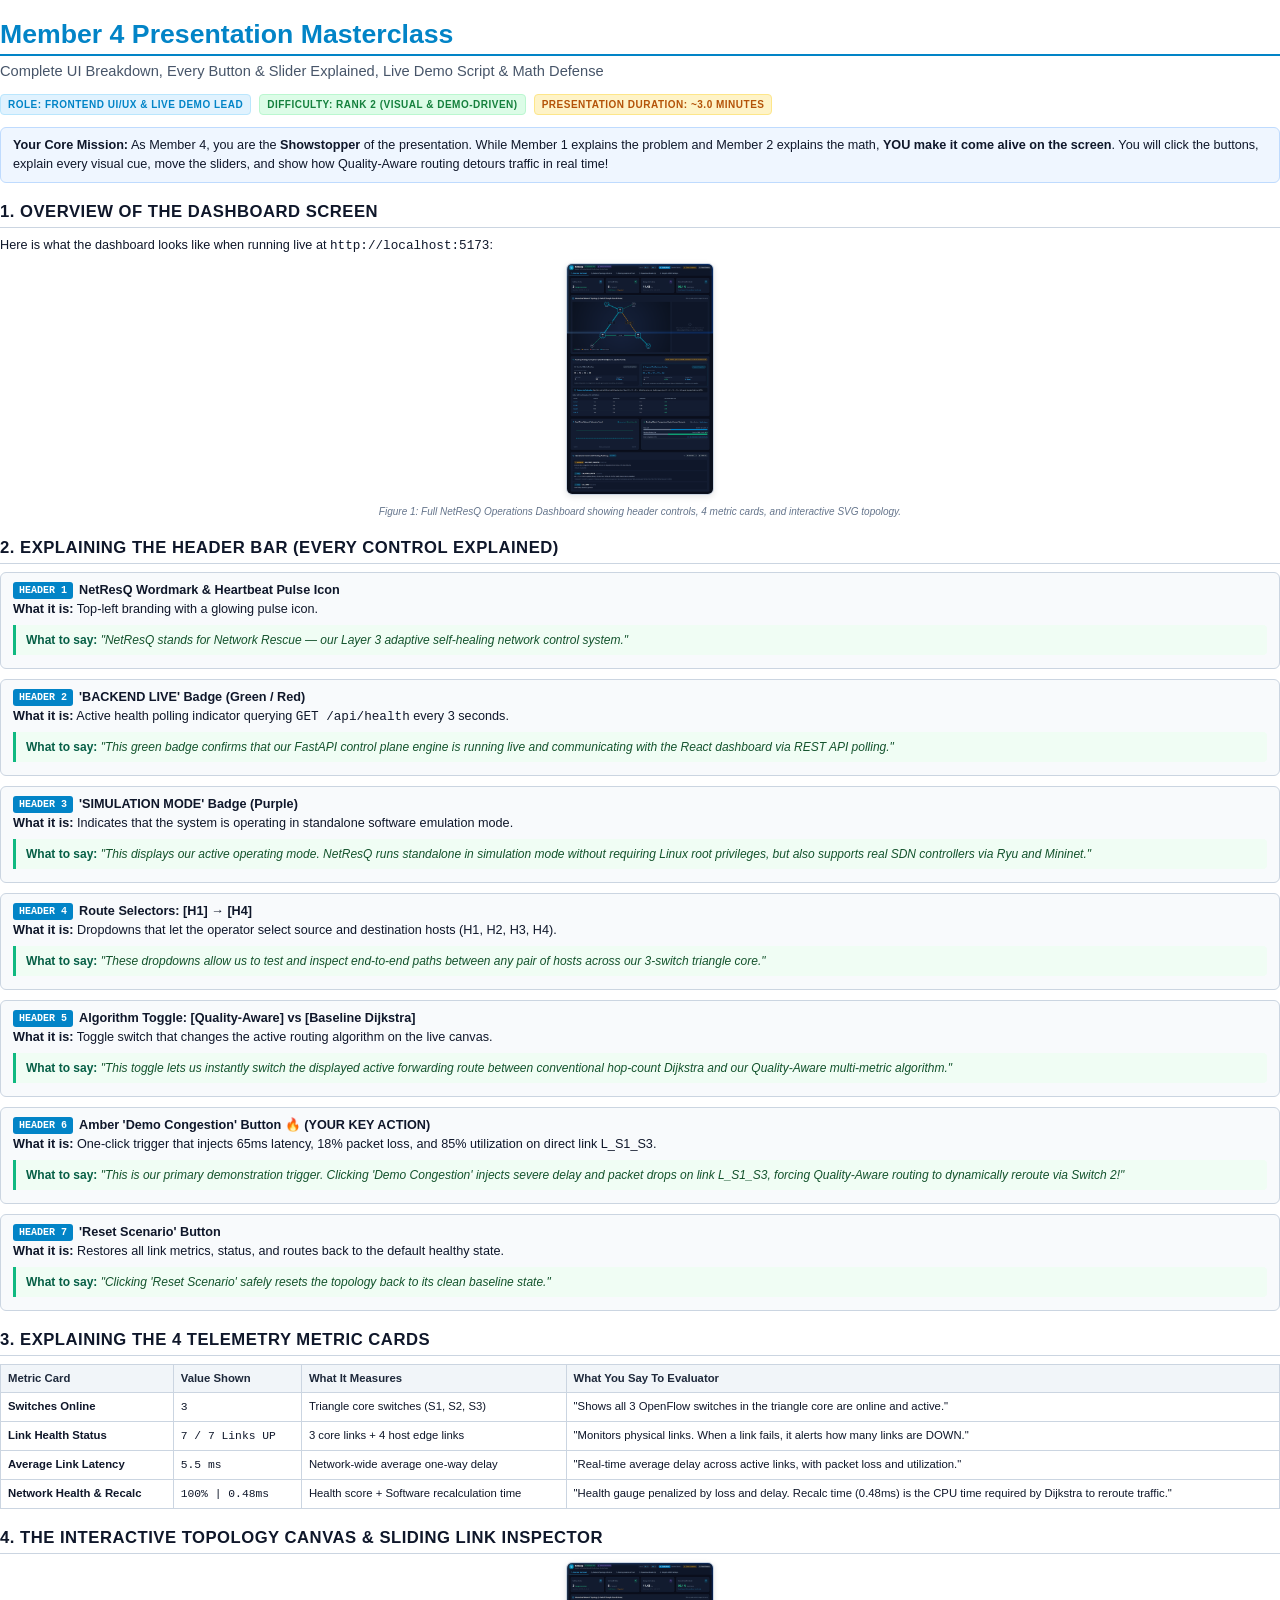
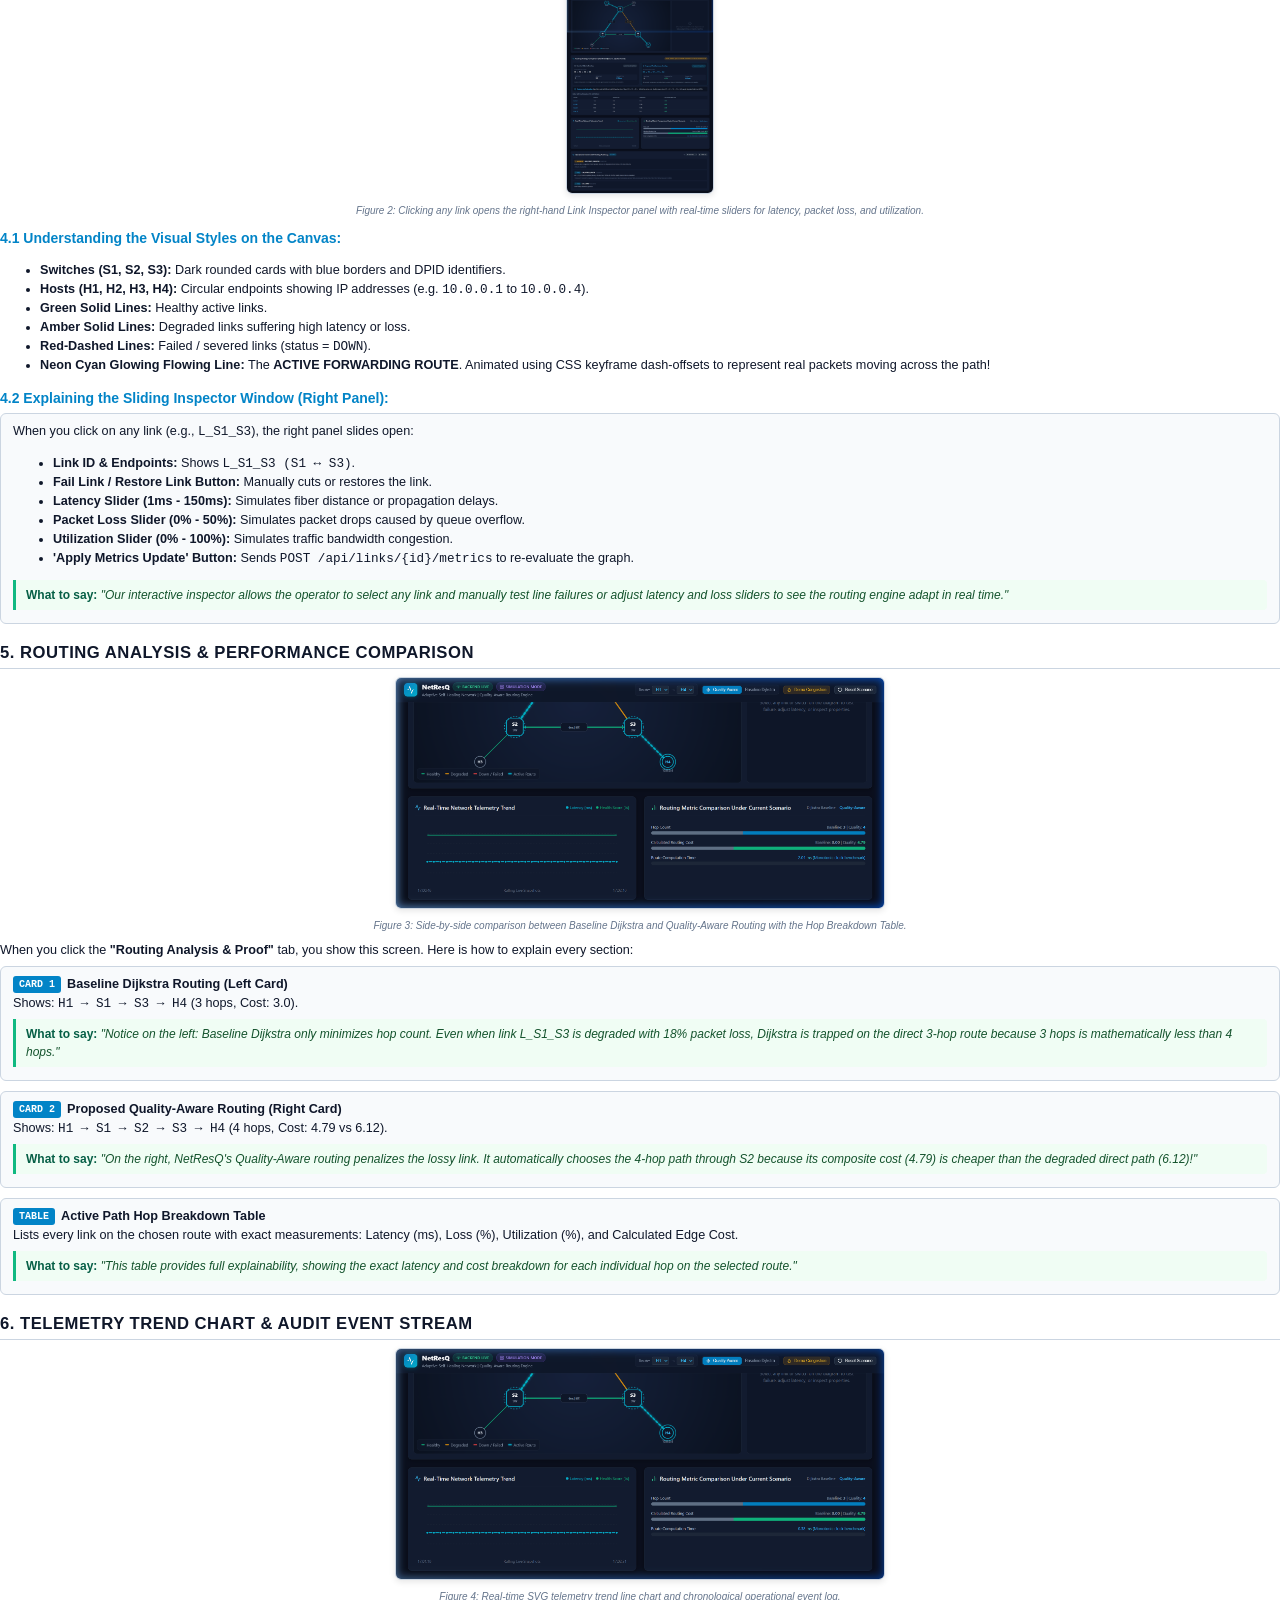
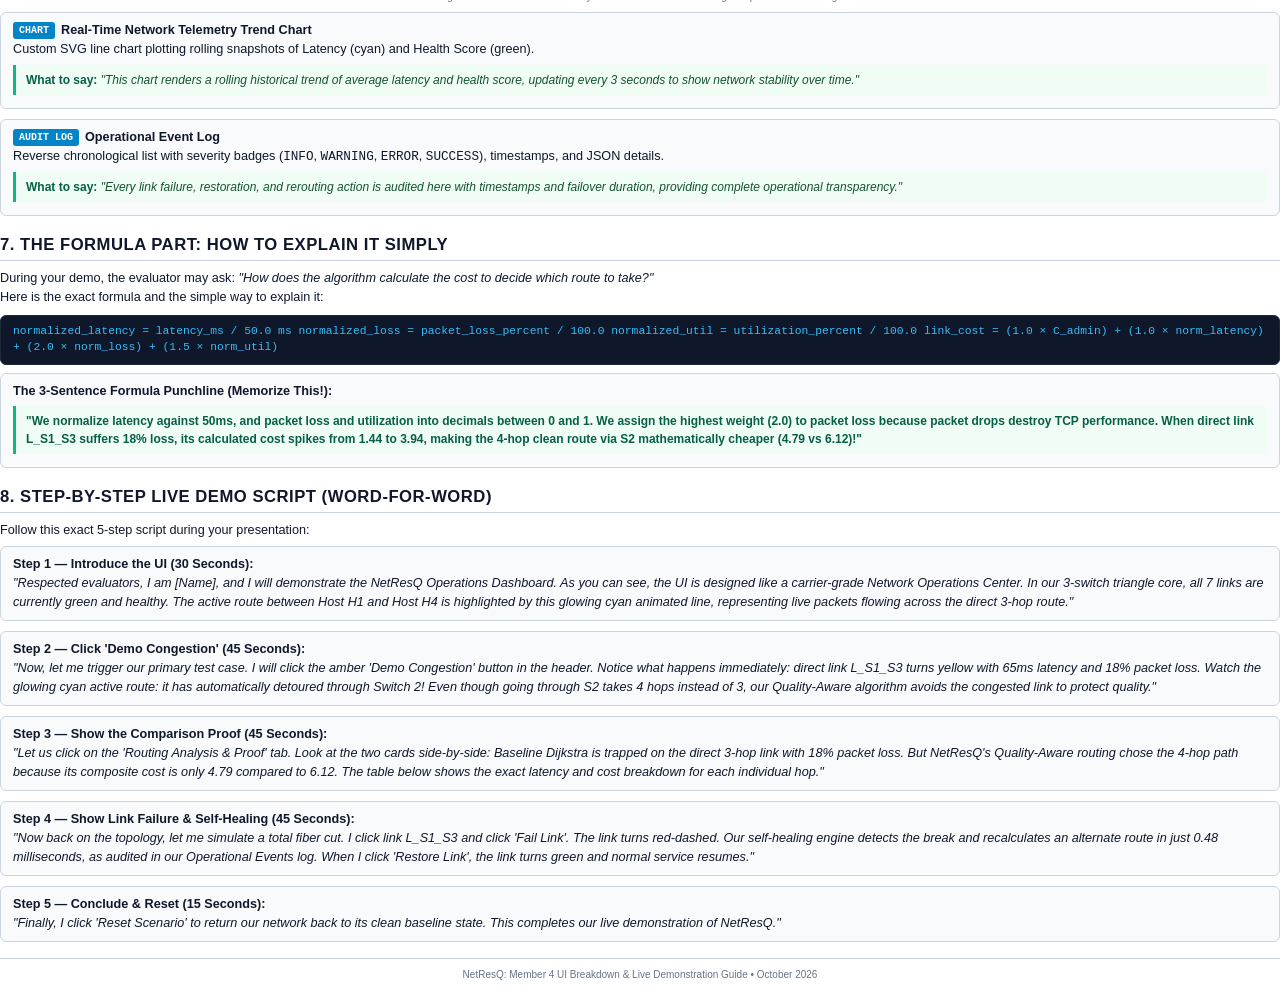
==== docs/Member4_UI_and_Demo_Masterclass.html @ 89719442 "docs: Add Member 4 complete UI walkthrough and live demo PDF guide" ====
<!DOCTYPE html>
<html lang="en">
<head>
  <meta charset="UTF-8">
  <title>NetResQ — Member 4 Complete UI & Live Demo Masterclass Guide</title>
  <style>
    @page {
      size: A4;
      margin: 14mm 14mm 16mm 14mm;
      @bottom-right {
        content: "Page " counter(page);
        font-size: 8pt;
        color: #64748b;
      }
    }

    body {
      font-family: -apple-system, BlinkMacSystemFont, "Segoe UI", Roboto, "Helvetica Neue", Arial, sans-serif;
      color: #0f172a;
      line-height: 1.5;
      font-size: 9.5pt;
      margin: 0;
      padding: 0;
      background: #ffffff;
    }

    h1, h2, h3, h4 {
      color: #0f2744;
      font-weight: 700;
      page-break-after: avoid;
    }

    h1 {
      font-size: 20pt;
      line-height: 1.2;
      margin-bottom: 4px;
      color: #0284c7;
      border-bottom: 2.5px solid #0284c7;
      padding-bottom: 4px;
    }

    .subtitle {
      font-size: 11pt;
      color: #475569;
      margin-top: 0;
      margin-bottom: 12px;
      font-weight: 500;
    }

    h2 {
      font-size: 12.5pt;
      border-bottom: 1px solid #cbd5e1;
      padding-bottom: 3px;
      margin-top: 16px;
      margin-bottom: 8px;
      color: #0f172a;
      text-transform: uppercase;
      letter-spacing: 0.5px;
    }

    h3 {
      font-size: 10.5pt;
      margin-top: 10px;
      margin-bottom: 4px;
      color: #0284c7;
    }

    p {
      margin-top: 0;
      margin-bottom: 6px;
      text-align: justify;
    }

    .badge-bar {
      display: flex;
      gap: 8px;
      margin-bottom: 12px;
    }

    .badge {
      display: inline-block;
      padding: 2px 7px;
      border-radius: 4px;
      font-size: 7.5pt;
      font-weight: 700;
      text-transform: uppercase;
      letter-spacing: 0.5px;
    }
    .badge-blue { background: #e0f2fe; color: #0284c7; border: 1px solid #bae6fd; }
    .badge-green { background: #dcfce7; color: #15803d; border: 1px solid #bbf7d0; }
    .badge-amber { background: #fef3c7; color: #b45309; border: 1px solid #fde68a; }

    .ui-element-card {
      border: 1px solid #cbd5e1;
      border-radius: 6px;
      padding: 8px 12px;
      margin-bottom: 10px;
      background: #f8fafc;
      page-break-inside: avoid;
    }

    .ui-element-title {
      font-weight: 700;
      color: #0f172a;
      font-size: 9.5pt;
      display: flex;
      align-items: center;
      gap: 6px;
    }

    .ui-tag {
      background: #0284c7;
      color: #fff;
      padding: 1px 6px;
      border-radius: 3px;
      font-size: 7.5pt;
      font-family: monospace;
    }

    .speech-box {
      background: #f0fdf4;
      border-left: 3px solid #10b981;
      padding: 6px 10px;
      margin: 5px 0;
      font-style: italic;
      color: #14532d;
      font-size: 9pt;
      border-radius: 0 4px 4px 0;
    }

    .speech-box strong {
      color: #065f46;
      font-style: normal;
    }

    .formula-box {
      background: #0f172a;
      color: #38bdf8;
      padding: 8px 12px;
      border-radius: 6px;
      font-family: "Consolas", monospace;
      font-size: 8.5pt;
      margin: 8px 0;
      line-height: 1.4;
      border: 1px solid #1e293b;
    }

    .img-container {
      margin: 8px 0;
      text-align: center;
      page-break-inside: avoid;
    }

    .img-container img {
      max-width: 100%;
      height: auto;
      border-radius: 6px;
      border: 1px solid #cbd5e1;
      box-shadow: 0 2px 6px rgba(0,0,0,0.1);
      max-height: 230px;
    }

    .img-caption {
      font-size: 7.5pt;
      color: #64748b;
      margin-top: 3px;
      font-style: italic;
    }

    .page-break {
      page-break-before: always;
    }

    table {
      width: 100%;
      border-collapse: collapse;
      margin: 8px 0;
      font-size: 8.5pt;
    }

    th, td {
      border: 1px solid #cbd5e1;
      padding: 5px 7px;
      text-align: left;
    }

    th {
      background-color: #f1f5f9;
      color: #1e293b;
      font-weight: 600;
    }
  </style>
</head>
<body>

  <!-- Title & Header -->
  <h1>Member 4 Presentation Masterclass</h1>
  <div class="subtitle">Complete UI Breakdown, Every Button & Slider Explained, Live Demo Script & Math Defense</div>

  <div class="badge-bar">
    <span class="badge badge-blue">Role: Frontend UI/UX & Live Demo Lead</span>
    <span class="badge badge-green">Difficulty: Rank 2 (Visual & Demo-Driven)</span>
    <span class="badge badge-amber">Presentation Duration: ~3.0 Minutes</span>
  </div>

  <div class="ui-element-card" style="background: #eff6ff; border-color: #bfdbfe;">
    <strong>Your Core Mission:</strong> As Member 4, you are the <strong>Showstopper</strong> of the presentation. While Member 1 explains the problem and Member 2 explains the math, <strong>YOU make it come alive on the screen</strong>. You will click the buttons, explain every visual cue, move the sliders, and show how Quality-Aware routing detours traffic in real time!
  </div>

  <!-- SECTION 1 -->
  <h2>1. Overview of the Dashboard Screen</h2>
  <p>Here is what the dashboard looks like when running live at <code>http://localhost:5173</code>:</p>

  <div class="img-container">
    <img src="images/dashboard_overview.png" alt="NetResQ Dashboard Overview">
    <div class="img-caption">Figure 1: Full NetResQ Operations Dashboard showing header controls, 4 metric cards, and interactive SVG topology.</div>
  </div>

  <!-- SECTION 2 -->
  <h2>2. Explaining the Header Bar (Every Control Explained)</h2>

  <div class="ui-element-card">
    <div class="ui-element-title"><span class="ui-tag">HEADER 1</span> NetResQ Wordmark & Heartbeat Pulse Icon</div>
    <p><strong>What it is:</strong> Top-left branding with a glowing pulse icon.</p>
    <div class="speech-box"><strong>What to say:</strong> "NetResQ stands for Network Rescue — our Layer 3 adaptive self-healing network control system."</div>
  </div>

  <div class="ui-element-card">
    <div class="ui-element-title"><span class="ui-tag">HEADER 2</span> 'BACKEND LIVE' Badge (Green / Red)</div>
    <p><strong>What it is:</strong> Active health polling indicator querying <code>GET /api/health</code> every 3 seconds.</p>
    <div class="speech-box"><strong>What to say:</strong> "This green badge confirms that our FastAPI control plane engine is running live and communicating with the React dashboard via REST API polling."</div>
  </div>

  <div class="ui-element-card">
    <div class="ui-element-title"><span class="ui-tag">HEADER 3</span> 'SIMULATION MODE' Badge (Purple)</div>
    <p><strong>What it is:</strong> Indicates that the system is operating in standalone software emulation mode.</p>
    <div class="speech-box"><strong>What to say:</strong> "This displays our active operating mode. NetResQ runs standalone in simulation mode without requiring Linux root privileges, but also supports real SDN controllers via Ryu and Mininet."</div>
  </div>

  <div class="ui-element-card">
    <div class="ui-element-title"><span class="ui-tag">HEADER 4</span> Route Selectors: [H1] &rarr; [H4]</div>
    <p><strong>What it is:</strong> Dropdowns that let the operator select source and destination hosts (H1, H2, H3, H4).</p>
    <div class="speech-box"><strong>What to say:</strong> "These dropdowns allow us to test and inspect end-to-end paths between any pair of hosts across our 3-switch triangle core."</div>
  </div>

  <div class="ui-element-card">
    <div class="ui-element-title"><span class="ui-tag">HEADER 5</span> Algorithm Toggle: [Quality-Aware] vs [Baseline Dijkstra]</div>
    <p><strong>What it is:</strong> Toggle switch that changes the active routing algorithm on the live canvas.</p>
    <div class="speech-box"><strong>What to say:</strong> "This toggle lets us instantly switch the displayed active forwarding route between conventional hop-count Dijkstra and our Quality-Aware multi-metric algorithm."</div>
  </div>

  <div class="ui-element-card">
    <div class="ui-element-title"><span class="ui-tag">HEADER 6</span> Amber 'Demo Congestion' Button 🔥 (YOUR KEY ACTION)</div>
    <p><strong>What it is:</strong> One-click trigger that injects 65ms latency, 18% packet loss, and 85% utilization on direct link L_S1_S3.</p>
    <div class="speech-box"><strong>What to say:</strong> "This is our primary demonstration trigger. Clicking 'Demo Congestion' injects severe delay and packet drops on link L_S1_S3, forcing Quality-Aware routing to dynamically reroute via Switch 2!"</div>
  </div>

  <div class="ui-element-card">
    <div class="ui-element-title"><span class="ui-tag">HEADER 7</span> 'Reset Scenario' Button</div>
    <p><strong>What it is:</strong> Restores all link metrics, status, and routes back to the default healthy state.</p>
    <div class="speech-box"><strong>What to say:</strong> "Clicking 'Reset Scenario' safely resets the topology back to its clean baseline state."</div>
  </div>

  <!-- PAGE BREAK -->
  <div class="page-break"></div>

  <!-- SECTION 3 -->
  <h2>3. Explaining the 4 Telemetry Metric Cards</h2>

  <table>
    <thead>
      <tr>
        <th>Metric Card</th>
        <th>Value Shown</th>
        <th>What It Measures</th>
        <th>What You Say To Evaluator</th>
      </tr>
    </thead>
    <tbody>
      <tr>
        <td><strong>Switches Online</strong></td>
        <td><code>3</code></td>
        <td>Triangle core switches (S1, S2, S3)</td>
        <td>"Shows all 3 OpenFlow switches in the triangle core are online and active."</td>
      </tr>
      <tr>
        <td><strong>Link Health Status</strong></td>
        <td><code>7 / 7 Links UP</code></td>
        <td>3 core links + 4 host edge links</td>
        <td>"Monitors physical links. When a link fails, it alerts how many links are DOWN."</td>
      </tr>
      <tr>
        <td><strong>Average Link Latency</strong></td>
        <td><code>5.5 ms</code></td>
        <td>Network-wide average one-way delay</td>
        <td>"Real-time average delay across active links, with packet loss and utilization."</td>
      </tr>
      <tr>
        <td><strong>Network Health & Recalc</strong></td>
        <td><code>100% | 0.48ms</code></td>
        <td>Health score + Software recalculation time</td>
        <td>"Health gauge penalized by loss and delay. Recalc time (0.48ms) is the CPU time required by Dijkstra to reroute traffic."</td>
      </tr>
    </tbody>
  </table>

  <!-- SECTION 4 -->
  <h2>4. The Interactive Topology Canvas & Sliding Link Inspector</h2>

  <div class="img-container">
    <img src="images/topology_inspector.png" alt="Topology View with Link Inspector">
    <div class="img-caption">Figure 2: Clicking any link opens the right-hand Link Inspector panel with real-time sliders for latency, packet loss, and utilization.</div>
  </div>

  <h3>4.1 Understanding the Visual Styles on the Canvas:</h3>
  <ul>
    <li><strong>Switches (S1, S2, S3):</strong> Dark rounded cards with blue borders and DPID identifiers.</li>
    <li><strong>Hosts (H1, H2, H3, H4):</strong> Circular endpoints showing IP addresses (e.g. <code>10.0.0.1</code> to <code>10.0.0.4</code>).</li>
    <li><strong>Green Solid Lines:</strong> Healthy active links.</li>
    <li><strong>Amber Solid Lines:</strong> Degraded links suffering high latency or loss.</li>
    <li><strong>Red-Dashed Lines:</strong> Failed / severed links (status = <code>DOWN</code>).</li>
    <li><strong>Neon Cyan Glowing Flowing Line:</strong> The <strong>ACTIVE FORWARDING ROUTE</strong>. Animated using CSS keyframe dash-offsets to represent real packets moving across the path!</li>
  </ul>

  <h3>4.2 Explaining the Sliding Inspector Window (Right Panel):</h3>
  <div class="ui-element-card">
    <p>When you click on any link (e.g., <code>L_S1_S3</code>), the right panel slides open:</p>
    <ul>
      <li><strong>Link ID & Endpoints:</strong> Shows <code>L_S1_S3 (S1 &harr; S3)</code>.</li>
      <li><strong>Fail Link / Restore Link Button:</strong> Manually cuts or restores the link.</li>
      <li><strong>Latency Slider (1ms - 150ms):</strong> Simulates fiber distance or propagation delays.</li>
      <li><strong>Packet Loss Slider (0% - 50%):</strong> Simulates packet drops caused by queue overflow.</li>
      <li><strong>Utilization Slider (0% - 100%):</strong> Simulates traffic bandwidth congestion.</li>
      <li><strong>'Apply Metrics Update' Button:</strong> Sends <code>POST /api/links/{id}/metrics</code> to re-evaluate the graph.</li>
    </ul>
    <div class="speech-box"><strong>What to say:</strong> "Our interactive inspector allows the operator to select any link and manually test line failures or adjust latency and loss sliders to see the routing engine adapt in real time."</div>
  </div>

  <!-- PAGE BREAK -->
  <div class="page-break"></div>

  <!-- SECTION 5 -->
  <h2>5. Routing Analysis & Performance Comparison</h2>

  <div class="img-container">
    <img src="images/routing_analysis.png" alt="Routing Analysis Tab">
    <div class="img-caption">Figure 3: Side-by-side comparison between Baseline Dijkstra and Quality-Aware Routing with the Hop Breakdown Table.</div>
  </div>

  <p>
    When you click the <strong>"Routing Analysis & Proof"</strong> tab, you show this screen. Here is how to explain every section:
  </p>

  <div class="ui-element-card">
    <div class="ui-element-title"><span class="ui-tag">CARD 1</span> Baseline Dijkstra Routing (Left Card)</div>
    <p>Shows: <code>H1 &rarr; S1 &rarr; S3 &rarr; H4</code> (3 hops, Cost: 3.0).</p>
    <div class="speech-box"><strong>What to say:</strong> "Notice on the left: Baseline Dijkstra only minimizes hop count. Even when link L_S1_S3 is degraded with 18% packet loss, Dijkstra is trapped on the direct 3-hop route because 3 hops is mathematically less than 4 hops."</div>
  </div>

  <div class="ui-element-card">
    <div class="ui-element-title"><span class="ui-tag">CARD 2</span> Proposed Quality-Aware Routing (Right Card)</div>
    <p>Shows: <code>H1 &rarr; S1 &rarr; S2 &rarr; S3 &rarr; H4</code> (4 hops, Cost: 4.79 vs 6.12).</p>
    <div class="speech-box"><strong>What to say:</strong> "On the right, NetResQ's Quality-Aware routing penalizes the lossy link. It automatically chooses the 4-hop path through S2 because its composite cost (4.79) is cheaper than the degraded direct path (6.12)!"</div>
  </div>

  <div class="ui-element-card">
    <div class="ui-element-title"><span class="ui-tag">TABLE</span> Active Path Hop Breakdown Table</div>
    <p>Lists every link on the chosen route with exact measurements: Latency (ms), Loss (%), Utilization (%), and Calculated Edge Cost.</p>
    <div class="speech-box"><strong>What to say:</strong> "This table provides full explainability, showing the exact latency and cost breakdown for each individual hop on the selected route."</div>
  </div>

  <!-- SECTION 6 -->
  <h2>6. Telemetry Trend Chart & Audit Event Stream</h2>

  <div class="img-container">
    <img src="images/telemetry_events.png" alt="Telemetry Trend and Event Stream">
    <div class="img-caption">Figure 4: Real-time SVG telemetry trend line chart and chronological operational event log.</div>
  </div>

  <div class="ui-element-card">
    <div class="ui-element-title"><span class="ui-tag">CHART</span> Real-Time Network Telemetry Trend Chart</div>
    <p>Custom SVG line chart plotting rolling snapshots of Latency (cyan) and Health Score (green).</p>
    <div class="speech-box"><strong>What to say:</strong> "This chart renders a rolling historical trend of average latency and health score, updating every 3 seconds to show network stability over time."</div>
  </div>

  <div class="ui-element-card">
    <div class="ui-element-title"><span class="ui-tag">AUDIT LOG</span> Operational Event Log</div>
    <p>Reverse chronological list with severity badges (<code>INFO</code>, <code>WARNING</code>, <code>ERROR</code>, <code>SUCCESS</code>), timestamps, and JSON details.</p>
    <div class="speech-box"><strong>What to say:</strong> "Every link failure, restoration, and rerouting action is audited here with timestamps and failover duration, providing complete operational transparency."</div>
  </div>

  <!-- PAGE BREAK -->
  <div class="page-break"></div>

  <!-- SECTION 7 -->
  <h2>7. The Formula Part: How to Explain It Simply</h2>

  <p>
    During your demo, the evaluator may ask: <em>"How does the algorithm calculate the cost to decide which route to take?"</em><br>
    Here is the exact formula and the simple way to explain it:
  </p>

  <div class="formula-box">
normalized_latency = latency_ms / 50.0 ms
normalized_loss    = packet_loss_percent / 100.0
normalized_util    = utilization_percent / 100.0

link_cost = (1.0 &times; C_admin) + (1.0 &times; norm_latency) + (2.0 &times; norm_loss) + (1.5 &times; norm_util)
  </div>

  <div class="ui-element-card">
    <div class="ui-element-title">The 3-Sentence Formula Punchline (Memorize This!):</div>
    <div class="speech-box">
      <strong>"We normalize latency against 50ms, and packet loss and utilization into decimals between 0 and 1. We assign the highest weight (2.0) to packet loss because packet drops destroy TCP performance. When direct link L_S1_S3 suffers 18% loss, its calculated cost spikes from 1.44 to 3.94, making the 4-hop clean route via S2 mathematically cheaper (4.79 vs 6.12)!"</strong>
    </div>
  </div>

  <!-- SECTION 8 -->
  <h2>8. Step-by-Step Live Demo Script (Word-for-Word)</h2>

  <p>Follow this exact 5-step script during your presentation:</p>

  <div class="ui-element-card">
    <strong>Step 1 — Introduce the UI (30 Seconds):</strong><br>
    <em>"Respected evaluators, I am [Name], and I will demonstrate the NetResQ Operations Dashboard. As you can see, the UI is designed like a carrier-grade Network Operations Center. In our 3-switch triangle core, all 7 links are currently green and healthy. The active route between Host H1 and Host H4 is highlighted by this glowing cyan animated line, representing live packets flowing across the direct 3-hop route."</em>
  </div>

  <div class="ui-element-card">
    <strong>Step 2 — Click 'Demo Congestion' (45 Seconds):</strong><br>
    <em>"Now, let me trigger our primary test case. I will click the amber 'Demo Congestion' button in the header. Notice what happens immediately: direct link L_S1_S3 turns yellow with 65ms latency and 18% packet loss. Watch the glowing cyan active route: it has automatically detoured through Switch 2! Even though going through S2 takes 4 hops instead of 3, our Quality-Aware algorithm avoids the congested link to protect quality."</em>
  </div>

  <div class="ui-element-card">
    <strong>Step 3 — Show the Comparison Proof (45 Seconds):</strong><br>
    <em>"Let us click on the 'Routing Analysis & Proof' tab. Look at the two cards side-by-side: Baseline Dijkstra is trapped on the direct 3-hop link with 18% packet loss. But NetResQ's Quality-Aware routing chose the 4-hop path because its composite cost is only 4.79 compared to 6.12. The table below shows the exact latency and cost breakdown for each individual hop."</em>
  </div>

  <div class="ui-element-card">
    <strong>Step 4 — Show Link Failure & Self-Healing (45 Seconds):</strong><br>
    <em>"Now back on the topology, let me simulate a total fiber cut. I click link L_S1_S3 and click 'Fail Link'. The link turns red-dashed. Our self-healing engine detects the break and recalculates an alternate route in just 0.48 milliseconds, as audited in our Operational Events log. When I click 'Restore Link', the link turns green and normal service resumes."</em>
  </div>

  <div class="ui-element-card">
    <strong>Step 5 — Conclude & Reset (15 Seconds):</strong><br>
    <em>"Finally, I click 'Reset Scenario' to return our network back to its clean baseline state. This completes our live demonstration of NetResQ."</em>
  </div>

  <hr style="border: 0; border-top: 1px solid #cbd5e1; margin-top: 16px; margin-bottom: 8px;">
  <div style="text-align: center; font-size: 7.5pt; color: #64748b;">
    NetResQ: Member 4 UI Breakdown & Live Demonstration Guide &bull; October 2026
  </div>

</body>
</html>
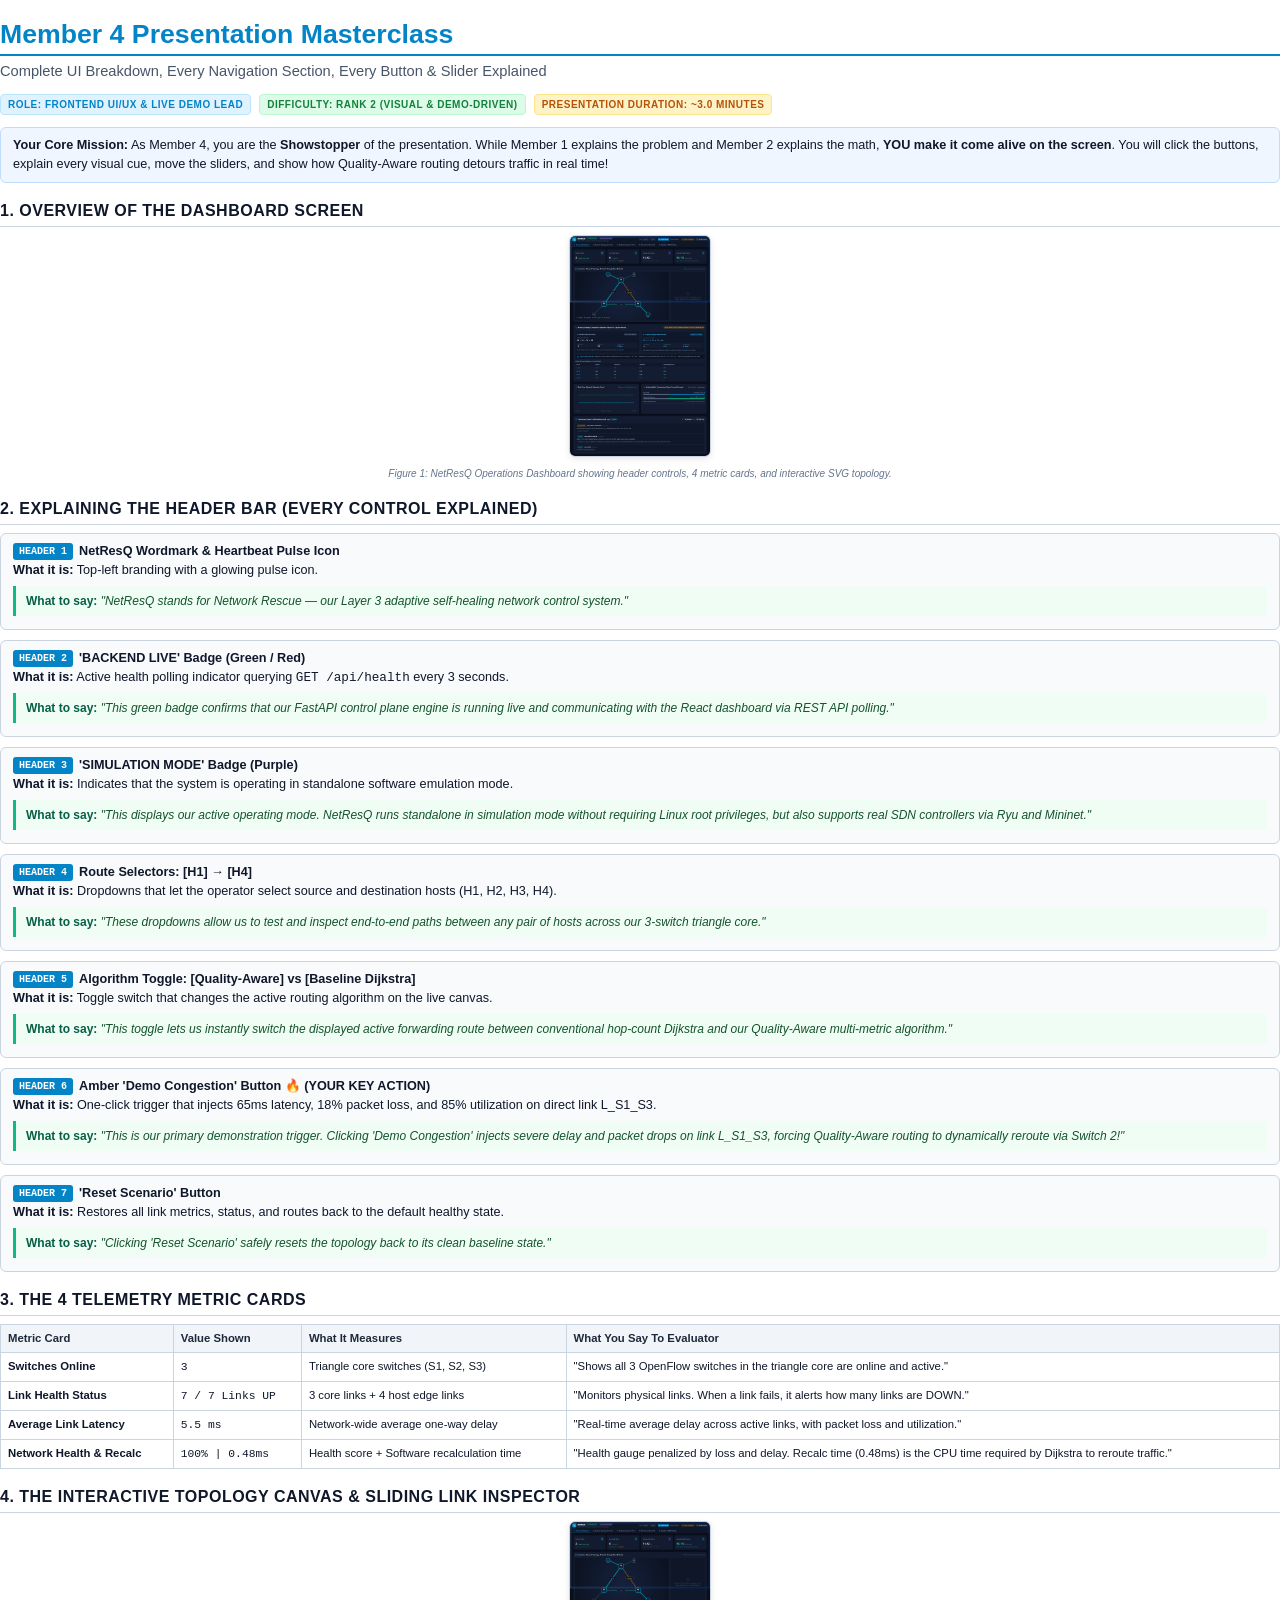
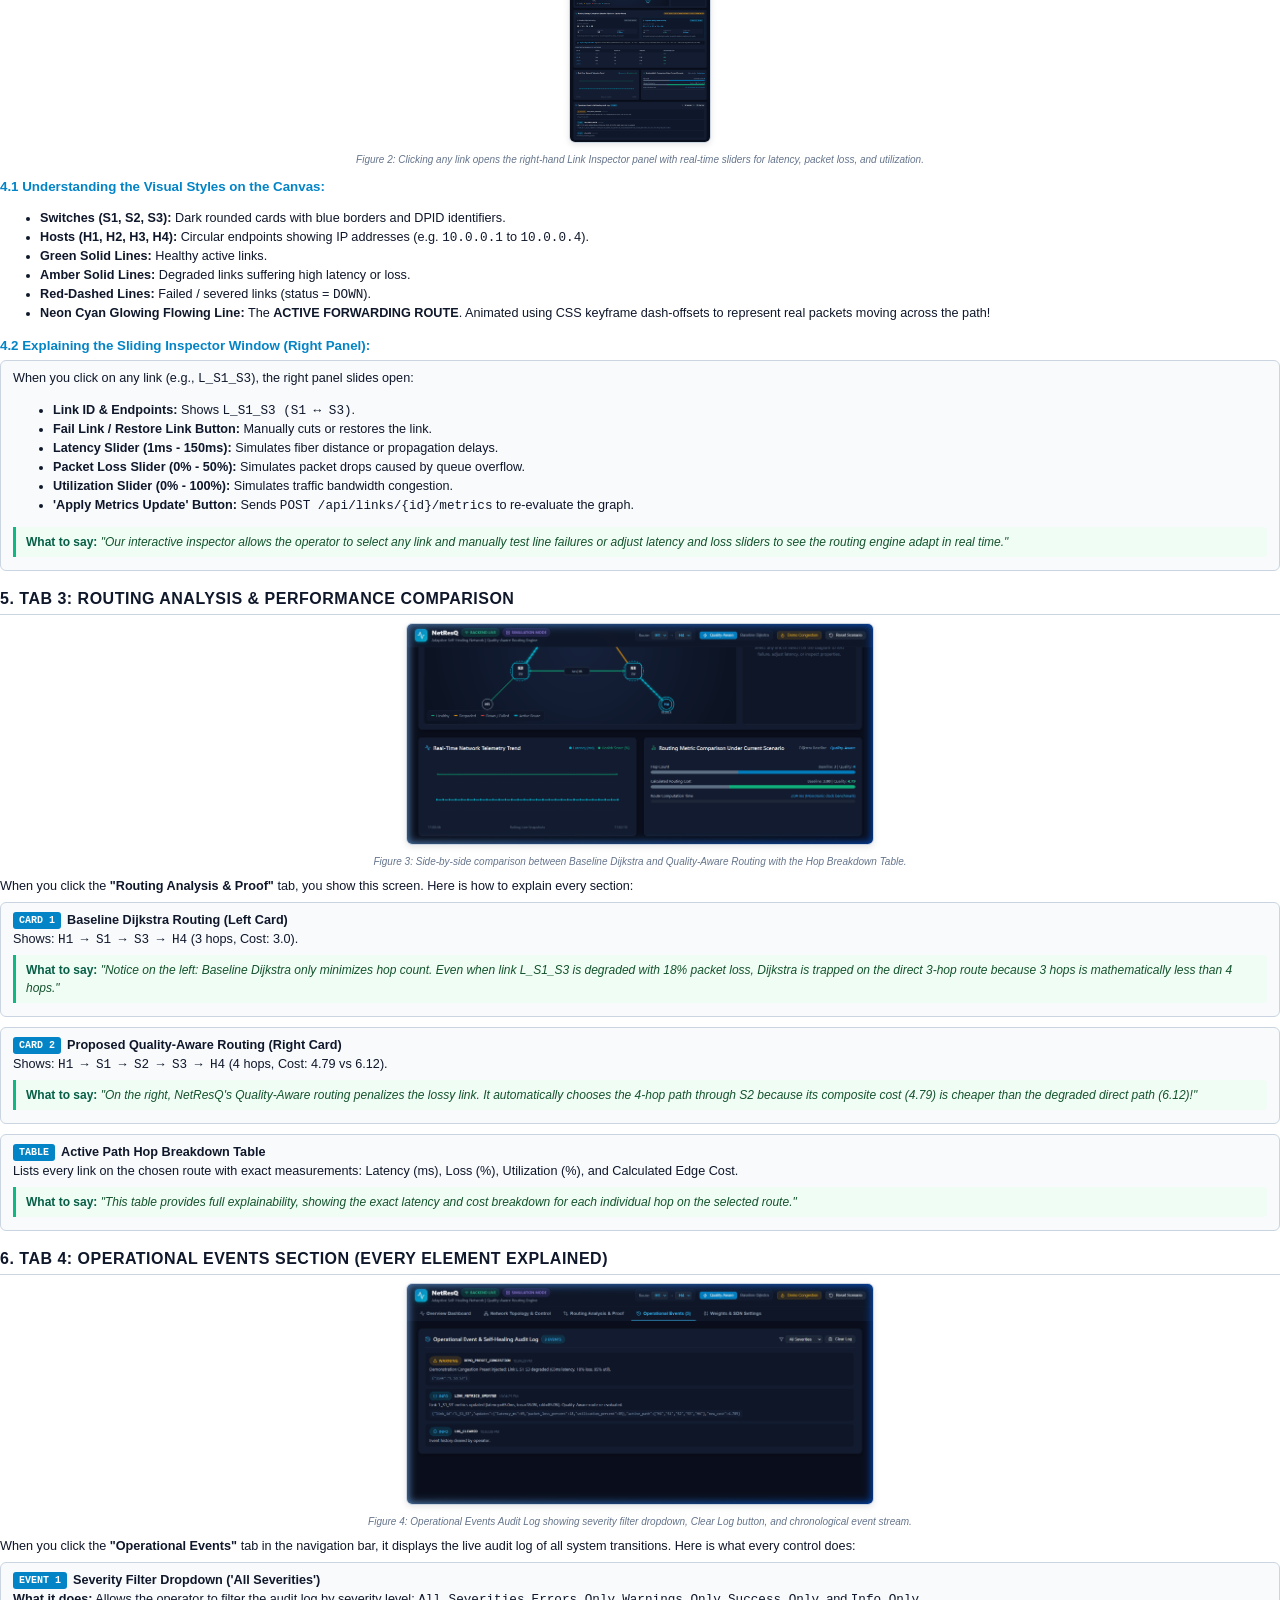
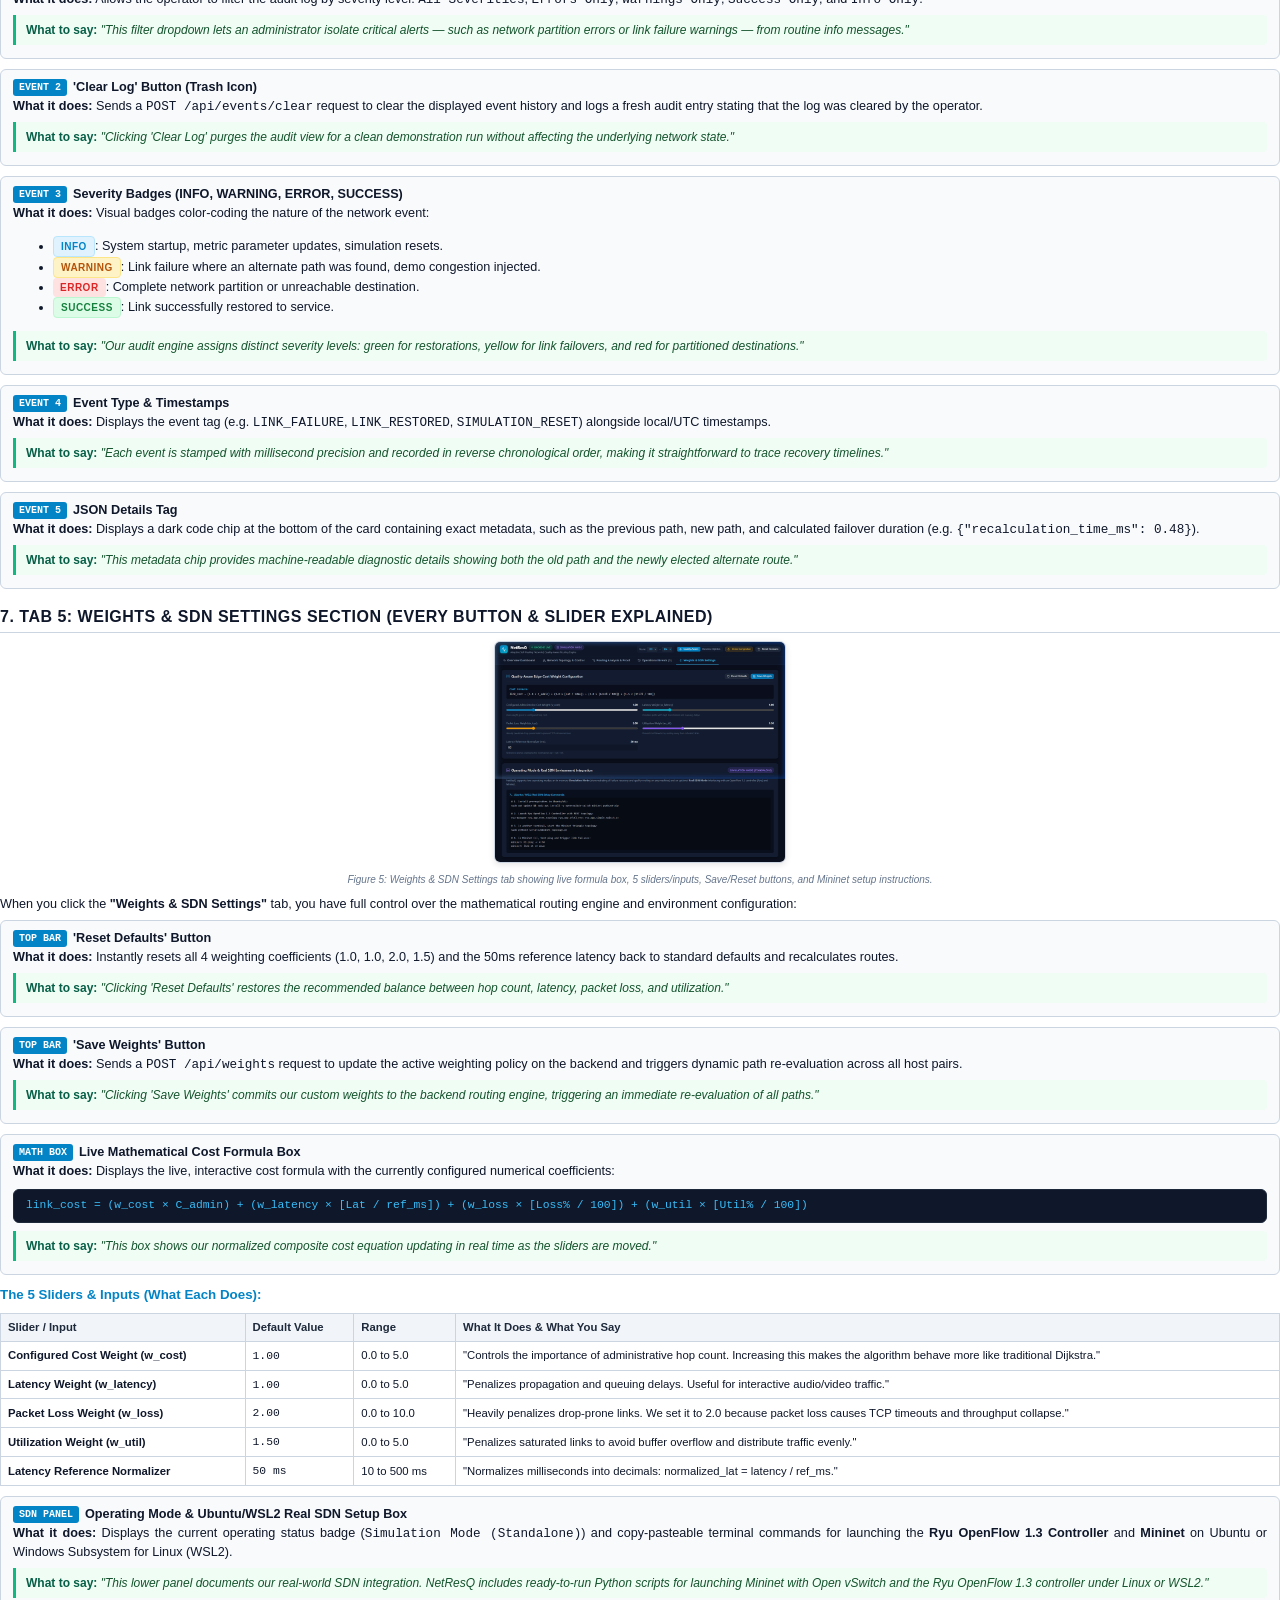
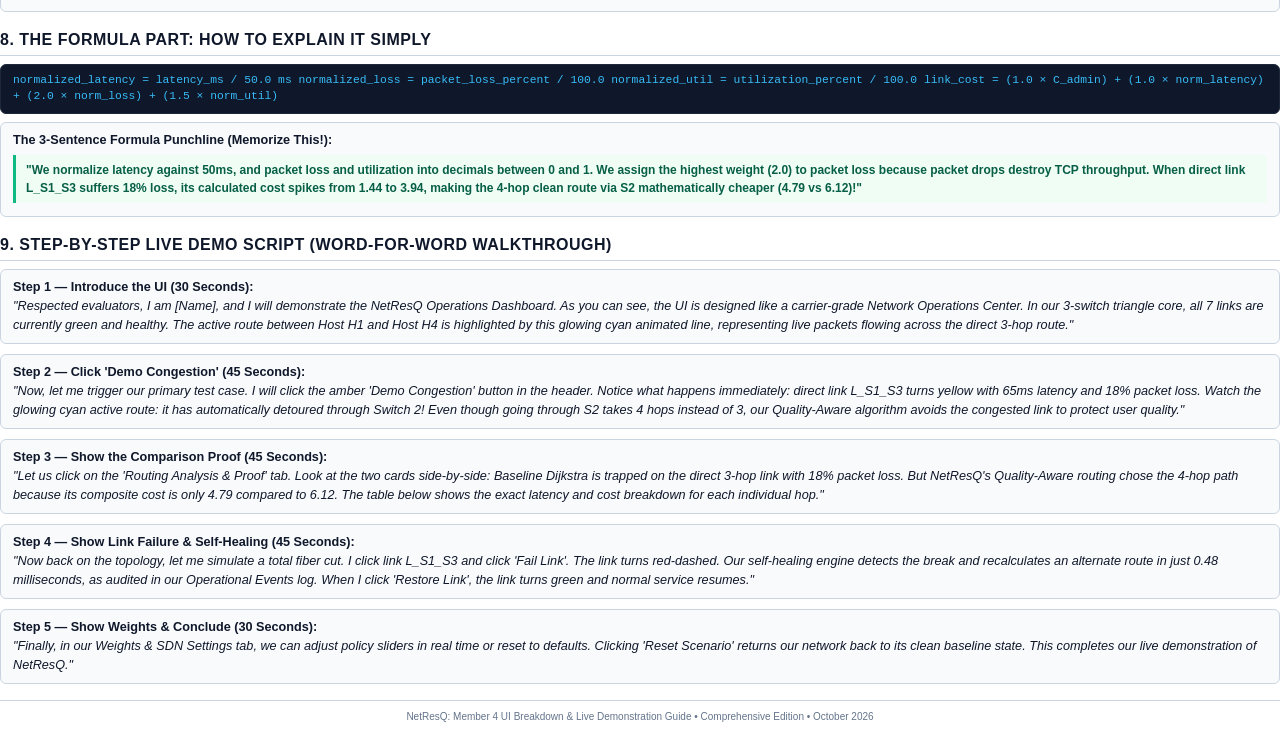
==== commit f77bcb97: "docs: complete Member 4 guide with Operational Events and Weights & SDN Settings breakdown" ====
--- a/docs/Member4_UI_and_Demo_Masterclass.html
+++ b/docs/Member4_UI_and_Demo_Masterclass.html
@@ -48,7 +48,7 @@
     }
 
     h2 {
-      font-size: 12.5pt;
+      font-size: 12pt;
       border-bottom: 1px solid #cbd5e1;
       padding-bottom: 3px;
       margin-top: 16px;
@@ -59,7 +59,7 @@
     }
 
     h3 {
-      font-size: 10.5pt;
+      font-size: 10pt;
       margin-top: 10px;
       margin-bottom: 4px;
       color: #0284c7;
@@ -157,7 +157,7 @@
       border-radius: 6px;
       border: 1px solid #cbd5e1;
       box-shadow: 0 2px 6px rgba(0,0,0,0.1);
-      max-height: 230px;
+      max-height: 220px;
     }
 
     .img-caption {
@@ -195,7 +195,7 @@
 
   <!-- Title & Header -->
   <h1>Member 4 Presentation Masterclass</h1>
-  <div class="subtitle">Complete UI Breakdown, Every Button & Slider Explained, Live Demo Script & Math Defense</div>
+  <div class="subtitle">Complete UI Breakdown, Every Navigation Section, Every Button & Slider Explained</div>
 
   <div class="badge-bar">
     <span class="badge badge-blue">Role: Frontend UI/UX & Live Demo Lead</span>
@@ -209,11 +209,9 @@
 
   <!-- SECTION 1 -->
   <h2>1. Overview of the Dashboard Screen</h2>
-  <p>Here is what the dashboard looks like when running live at <code>http://localhost:5173</code>:</p>
-
   <div class="img-container">
     <img src="images/dashboard_overview.png" alt="NetResQ Dashboard Overview">
-    <div class="img-caption">Figure 1: Full NetResQ Operations Dashboard showing header controls, 4 metric cards, and interactive SVG topology.</div>
+    <div class="img-caption">Figure 1: NetResQ Operations Dashboard showing header controls, 4 metric cards, and interactive SVG topology.</div>
   </div>
 
   <!-- SECTION 2 -->
@@ -265,7 +263,7 @@
   <div class="page-break"></div>
 
   <!-- SECTION 3 -->
-  <h2>3. Explaining the 4 Telemetry Metric Cards</h2>
+  <h2>3. The 4 Telemetry Metric Cards</h2>
 
   <table>
     <thead>
@@ -340,7 +338,7 @@
   <div class="page-break"></div>
 
   <!-- SECTION 5 -->
-  <h2>5. Routing Analysis & Performance Comparison</h2>
+  <h2>5. Tab 3: Routing Analysis & Performance Comparison</h2>
 
   <div class="img-container">
     <img src="images/routing_analysis.png" alt="Routing Analysis Tab">
@@ -369,36 +367,148 @@
     <div class="speech-box"><strong>What to say:</strong> "This table provides full explainability, showing the exact latency and cost breakdown for each individual hop on the selected route."</div>
   </div>
 
-  <!-- SECTION 6 -->
-  <h2>6. Telemetry Trend Chart & Audit Event Stream</h2>
-
-  <div class="img-container">
-    <img src="images/telemetry_events.png" alt="Telemetry Trend and Event Stream">
-    <div class="img-caption">Figure 4: Real-time SVG telemetry trend line chart and chronological operational event log.</div>
-  </div>
-
-  <div class="ui-element-card">
-    <div class="ui-element-title"><span class="ui-tag">CHART</span> Real-Time Network Telemetry Trend Chart</div>
-    <p>Custom SVG line chart plotting rolling snapshots of Latency (cyan) and Health Score (green).</p>
-    <div class="speech-box"><strong>What to say:</strong> "This chart renders a rolling historical trend of average latency and health score, updating every 3 seconds to show network stability over time."</div>
-  </div>
-
-  <div class="ui-element-card">
-    <div class="ui-element-title"><span class="ui-tag">AUDIT LOG</span> Operational Event Log</div>
-    <p>Reverse chronological list with severity badges (<code>INFO</code>, <code>WARNING</code>, <code>ERROR</code>, <code>SUCCESS</code>), timestamps, and JSON details.</p>
-    <div class="speech-box"><strong>What to say:</strong> "Every link failure, restoration, and rerouting action is audited here with timestamps and failover duration, providing complete operational transparency."</div>
-  </div>
-
   <!-- PAGE BREAK -->
   <div class="page-break"></div>
 
+  <!-- SECTION 6 -->
+  <h2>6. Tab 4: Operational Events Section (Every Element Explained)</h2>
+
+  <div class="img-container">
+    <img src="images/operational_events_tab.png" alt="Operational Events Tab">
+    <div class="img-caption">Figure 4: Operational Events Audit Log showing severity filter dropdown, Clear Log button, and chronological event stream.</div>
+  </div>
+
+  <p>
+    When you click the <strong>"Operational Events"</strong> tab in the navigation bar, it displays the live audit log of all system transitions. Here is what every control does:
+  </p>
+
+  <div class="ui-element-card">
+    <div class="ui-element-title"><span class="ui-tag">EVENT 1</span> Severity Filter Dropdown ('All Severities')</div>
+    <p><strong>What it does:</strong> Allows the operator to filter the audit log by severity level: <code>All Severities</code>, <code>Errors Only</code>, <code>Warnings Only</code>, <code>Success Only</code>, and <code>Info Only</code>.</p>
+    <div class="speech-box"><strong>What to say:</strong> "This filter dropdown lets an administrator isolate critical alerts — such as network partition errors or link failure warnings — from routine info messages."</div>
+  </div>
+
+  <div class="ui-element-card">
+    <div class="ui-element-title"><span class="ui-tag">EVENT 2</span> 'Clear Log' Button (Trash Icon)</div>
+    <p><strong>What it does:</strong> Sends a <code>POST /api/events/clear</code> request to clear the displayed event history and logs a fresh audit entry stating that the log was cleared by the operator.</p>
+    <div class="speech-box"><strong>What to say:</strong> "Clicking 'Clear Log' purges the audit view for a clean demonstration run without affecting the underlying network state."</div>
+  </div>
+
+  <div class="ui-element-card">
+    <div class="ui-element-title"><span class="ui-tag">EVENT 3</span> Severity Badges (INFO, WARNING, ERROR, SUCCESS)</div>
+    <p><strong>What it does:</strong> Visual badges color-coding the nature of the network event:</p>
+    <ul>
+      <li><span class="badge badge-blue">INFO</span>: System startup, metric parameter updates, simulation resets.</li>
+      <li><span class="badge badge-amber">WARNING</span>: Link failure where an alternate path was found, demo congestion injected.</li>
+      <li><span class="badge" style="background:#fee2e2; color:#dc2626;">ERROR</span>: Complete network partition or unreachable destination.</li>
+      <li><span class="badge badge-green">SUCCESS</span>: Link successfully restored to service.</li>
+    </ul>
+    <div class="speech-box"><strong>What to say:</strong> "Our audit engine assigns distinct severity levels: green for restorations, yellow for link failovers, and red for partitioned destinations."</div>
+  </div>
+
+  <div class="ui-element-card">
+    <div class="ui-element-title"><span class="ui-tag">EVENT 4</span> Event Type & Timestamps</div>
+    <p><strong>What it does:</strong> Displays the event tag (e.g. <code>LINK_FAILURE</code>, <code>LINK_RESTORED</code>, <code>SIMULATION_RESET</code>) alongside local/UTC timestamps.</p>
+    <div class="speech-box"><strong>What to say:</strong> "Each event is stamped with millisecond precision and recorded in reverse chronological order, making it straightforward to trace recovery timelines."</div>
+  </div>
+
+  <div class="ui-element-card">
+    <div class="ui-element-title"><span class="ui-tag">EVENT 5</span> JSON Details Tag</div>
+    <p><strong>What it does:</strong> Displays a dark code chip at the bottom of the card containing exact metadata, such as the previous path, new path, and calculated failover duration (e.g. <code>{"recalculation_time_ms": 0.48}</code>).</p>
+    <div class="speech-box"><strong>What to say:</strong> "This metadata chip provides machine-readable diagnostic details showing both the old path and the newly elected alternate route."</div>
+  </div>
+
+  <!-- PAGE BREAK -->
+  <div class="page-break"></div>
+
   <!-- SECTION 7 -->
-  <h2>7. The Formula Part: How to Explain It Simply</h2>
+  <h2>7. Tab 5: Weights & SDN Settings Section (Every Button & Slider Explained)</h2>
+
+  <div class="img-container">
+    <img src="images/weights_sdn_settings_tab.png" alt="Weights and SDN Settings Tab">
+    <div class="img-caption">Figure 5: Weights & SDN Settings tab showing live formula box, 5 sliders/inputs, Save/Reset buttons, and Mininet setup instructions.</div>
+  </div>
 
   <p>
-    During your demo, the evaluator may ask: <em>"How does the algorithm calculate the cost to decide which route to take?"</em><br>
-    Here is the exact formula and the simple way to explain it:
+    When you click the <strong>"Weights & SDN Settings"</strong> tab, you have full control over the mathematical routing engine and environment configuration:
   </p>
+
+  <div class="ui-element-card">
+    <div class="ui-element-title"><span class="ui-tag">TOP BAR</span> 'Reset Defaults' Button</div>
+    <p><strong>What it does:</strong> Instantly resets all 4 weighting coefficients (1.0, 1.0, 2.0, 1.5) and the 50ms reference latency back to standard defaults and recalculates routes.</p>
+    <div class="speech-box"><strong>What to say:</strong> "Clicking 'Reset Defaults' restores the recommended balance between hop count, latency, packet loss, and utilization."</div>
+  </div>
+
+  <div class="ui-element-card">
+    <div class="ui-element-title"><span class="ui-tag">TOP BAR</span> 'Save Weights' Button</div>
+    <p><strong>What it does:</strong> Sends a <code>POST /api/weights</code> request to update the active weighting policy on the backend and triggers dynamic path re-evaluation across all host pairs.</p>
+    <div class="speech-box"><strong>What to say:</strong> "Clicking 'Save Weights' commits our custom weights to the backend routing engine, triggering an immediate re-evaluation of all paths."</div>
+  </div>
+
+  <div class="ui-element-card">
+    <div class="ui-element-title"><span class="ui-tag">MATH BOX</span> Live Mathematical Cost Formula Box</div>
+    <p><strong>What it does:</strong> Displays the live, interactive cost formula with the currently configured numerical coefficients:</p>
+    <div class="formula-box">
+link_cost = (w_cost &times; C_admin) + (w_latency &times; [Lat / ref_ms]) + (w_loss &times; [Loss% / 100]) + (w_util &times; [Util% / 100])
+    </div>
+    <div class="speech-box"><strong>What to say:</strong> "This box shows our normalized composite cost equation updating in real time as the sliders are moved."</div>
+  </div>
+
+  <h3>The 5 Sliders & Inputs (What Each Does):</h3>
+  <table>
+    <thead>
+      <tr>
+        <th>Slider / Input</th>
+        <th>Default Value</th>
+        <th>Range</th>
+        <th>What It Does & What You Say</th>
+      </tr>
+    </thead>
+    <tbody>
+      <tr>
+        <td><strong>Configured Cost Weight (w_cost)</strong></td>
+        <td><code>1.00</code></td>
+        <td>0.0 to 5.0</td>
+        <td>"Controls the importance of administrative hop count. Increasing this makes the algorithm behave more like traditional Dijkstra."</td>
+      </tr>
+      <tr>
+        <td><strong>Latency Weight (w_latency)</strong></td>
+        <td><code>1.00</code></td>
+        <td>0.0 to 5.0</td>
+        <td>"Penalizes propagation and queuing delays. Useful for interactive audio/video traffic."</td>
+      </tr>
+      <tr>
+        <td><strong>Packet Loss Weight (w_loss)</strong></td>
+        <td><code>2.00</code></td>
+        <td>0.0 to 10.0</td>
+        <td>"Heavily penalizes drop-prone links. We set it to 2.0 because packet loss causes TCP timeouts and throughput collapse."</td>
+      </tr>
+      <tr>
+        <td><strong>Utilization Weight (w_util)</strong></td>
+        <td><code>1.50</code></td>
+        <td>0.0 to 5.0</td>
+        <td>"Penalizes saturated links to avoid buffer overflow and distribute traffic evenly."</td>
+      </tr>
+      <tr>
+        <td><strong>Latency Reference Normalizer</strong></td>
+        <td><code>50 ms</code></td>
+        <td>10 to 500 ms</td>
+        <td>"Normalizes milliseconds into decimals: normalized_lat = latency / ref_ms."</td>
+      </tr>
+    </tbody>
+  </table>
+
+  <div class="ui-element-card" style="margin-top: 10px;">
+    <div class="ui-element-title"><span class="ui-tag">SDN PANEL</span> Operating Mode & Ubuntu/WSL2 Real SDN Setup Box</div>
+    <p><strong>What it does:</strong> Displays the current operating status badge (<code>Simulation Mode (Standalone)</code>) and copy-pasteable terminal commands for launching the <strong>Ryu OpenFlow 1.3 Controller</strong> and <strong>Mininet</strong> on Ubuntu or Windows Subsystem for Linux (WSL2).</p>
+    <div class="speech-box"><strong>What to say:</strong> "This lower panel documents our real-world SDN integration. NetResQ includes ready-to-run Python scripts for launching Mininet with Open vSwitch and the Ryu OpenFlow 1.3 controller under Linux or WSL2."</div>
+  </div>
+
+  <!-- PAGE BREAK -->
+  <div class="page-break"></div>
+
+  <!-- SECTION 8 -->
+  <h2>8. The Formula Part: How to Explain It Simply</h2>
 
   <div class="formula-box">
 normalized_latency = latency_ms / 50.0 ms
@@ -411,14 +521,12 @@
   <div class="ui-element-card">
     <div class="ui-element-title">The 3-Sentence Formula Punchline (Memorize This!):</div>
     <div class="speech-box">
-      <strong>"We normalize latency against 50ms, and packet loss and utilization into decimals between 0 and 1. We assign the highest weight (2.0) to packet loss because packet drops destroy TCP performance. When direct link L_S1_S3 suffers 18% loss, its calculated cost spikes from 1.44 to 3.94, making the 4-hop clean route via S2 mathematically cheaper (4.79 vs 6.12)!"</strong>
+      <strong>"We normalize latency against 50ms, and packet loss and utilization into decimals between 0 and 1. We assign the highest weight (2.0) to packet loss because packet drops destroy TCP throughput. When direct link L_S1_S3 suffers 18% loss, its calculated cost spikes from 1.44 to 3.94, making the 4-hop clean route via S2 mathematically cheaper (4.79 vs 6.12)!"</strong>
     </div>
   </div>
 
-  <!-- SECTION 8 -->
-  <h2>8. Step-by-Step Live Demo Script (Word-for-Word)</h2>
-
-  <p>Follow this exact 5-step script during your presentation:</p>
+  <!-- SECTION 9 -->
+  <h2>9. Step-by-Step Live Demo Script (Word-for-Word Walkthrough)</h2>
 
   <div class="ui-element-card">
     <strong>Step 1 — Introduce the UI (30 Seconds):</strong><br>
@@ -427,7 +535,7 @@
 
   <div class="ui-element-card">
     <strong>Step 2 — Click 'Demo Congestion' (45 Seconds):</strong><br>
-    <em>"Now, let me trigger our primary test case. I will click the amber 'Demo Congestion' button in the header. Notice what happens immediately: direct link L_S1_S3 turns yellow with 65ms latency and 18% packet loss. Watch the glowing cyan active route: it has automatically detoured through Switch 2! Even though going through S2 takes 4 hops instead of 3, our Quality-Aware algorithm avoids the congested link to protect quality."</em>
+    <em>"Now, let me trigger our primary test case. I will click the amber 'Demo Congestion' button in the header. Notice what happens immediately: direct link L_S1_S3 turns yellow with 65ms latency and 18% packet loss. Watch the glowing cyan active route: it has automatically detoured through Switch 2! Even though going through S2 takes 4 hops instead of 3, our Quality-Aware algorithm avoids the congested link to protect user quality."</em>
   </div>
 
   <div class="ui-element-card">
@@ -441,13 +549,13 @@
   </div>
 
   <div class="ui-element-card">
-    <strong>Step 5 — Conclude & Reset (15 Seconds):</strong><br>
-    <em>"Finally, I click 'Reset Scenario' to return our network back to its clean baseline state. This completes our live demonstration of NetResQ."</em>
+    <strong>Step 5 — Show Weights & Conclude (30 Seconds):</strong><br>
+    <em>"Finally, in our Weights & SDN Settings tab, we can adjust policy sliders in real time or reset to defaults. Clicking 'Reset Scenario' returns our network back to its clean baseline state. This completes our live demonstration of NetResQ."</em>
   </div>
 
   <hr style="border: 0; border-top: 1px solid #cbd5e1; margin-top: 16px; margin-bottom: 8px;">
   <div style="text-align: center; font-size: 7.5pt; color: #64748b;">
-    NetResQ: Member 4 UI Breakdown & Live Demonstration Guide &bull; October 2026
+    NetResQ: Member 4 UI Breakdown & Live Demonstration Guide &bull; Comprehensive Edition &bull; October 2026
   </div>
 
 </body>
